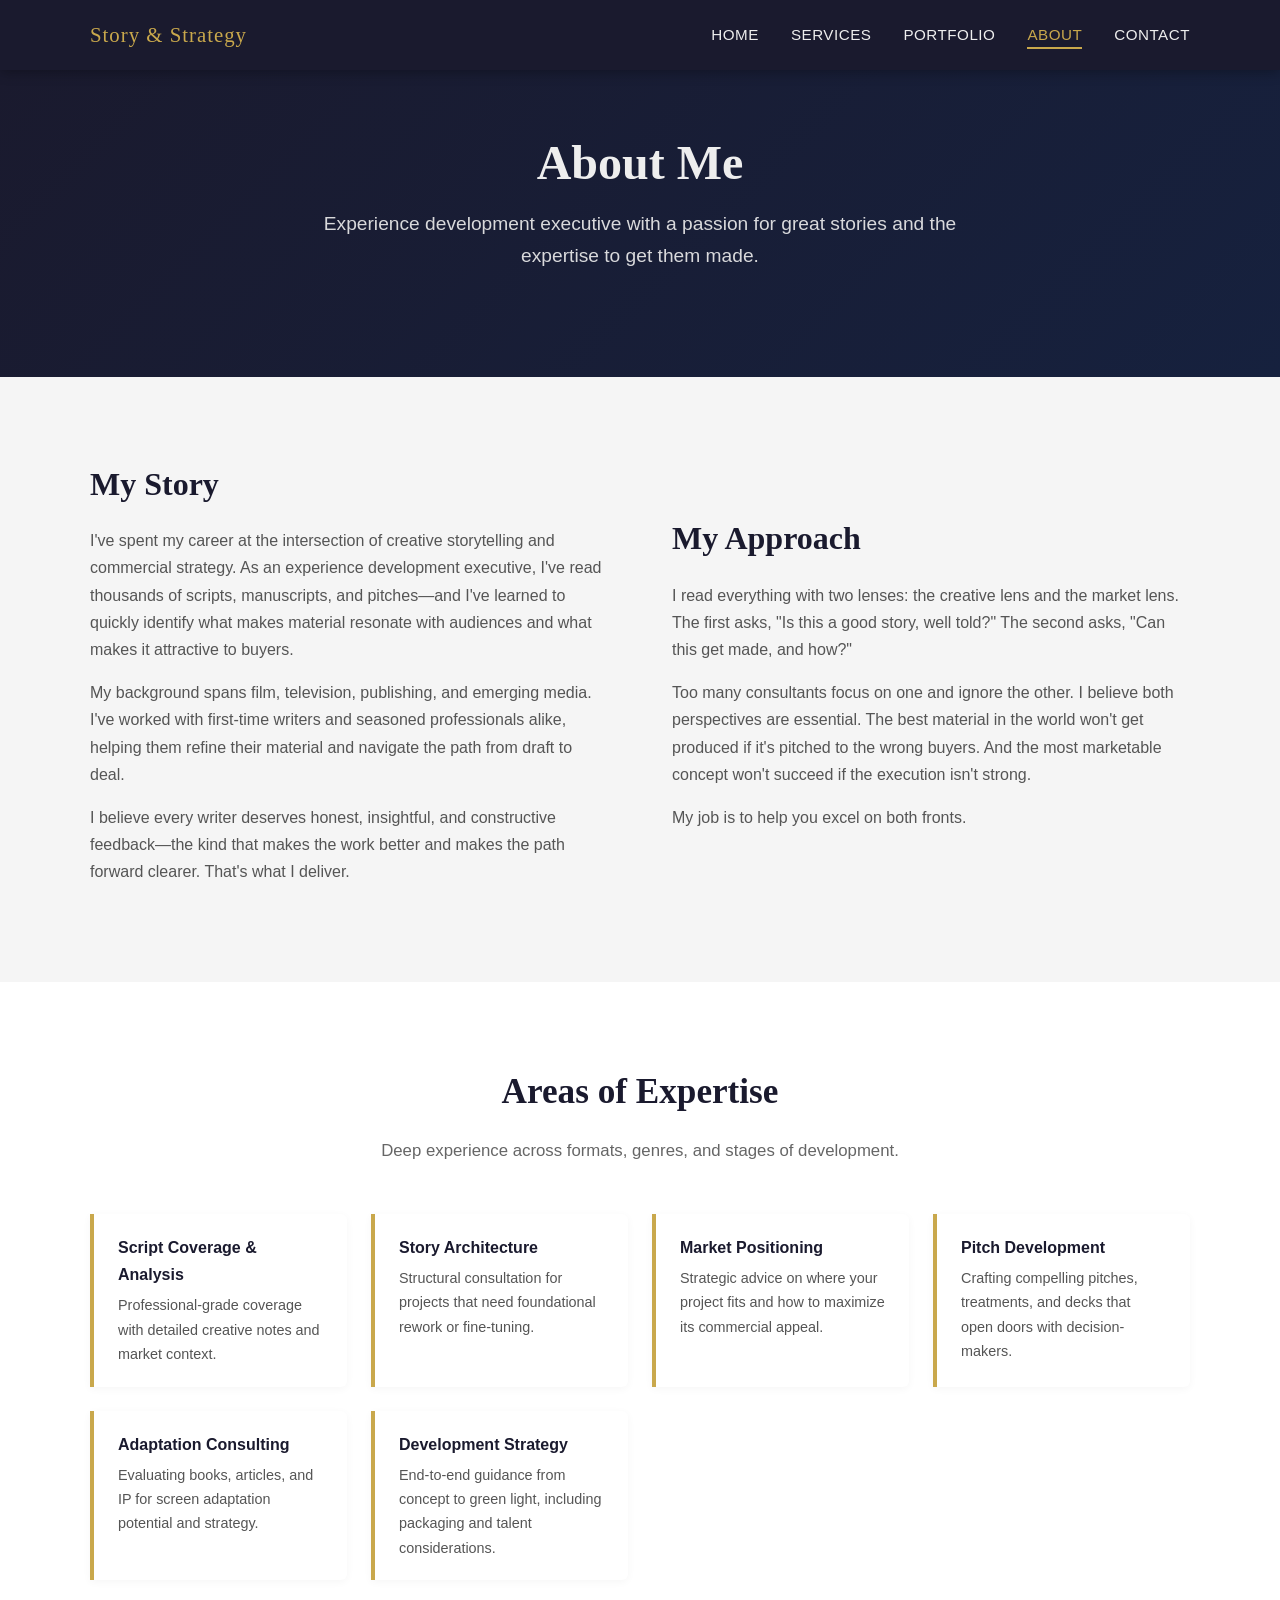
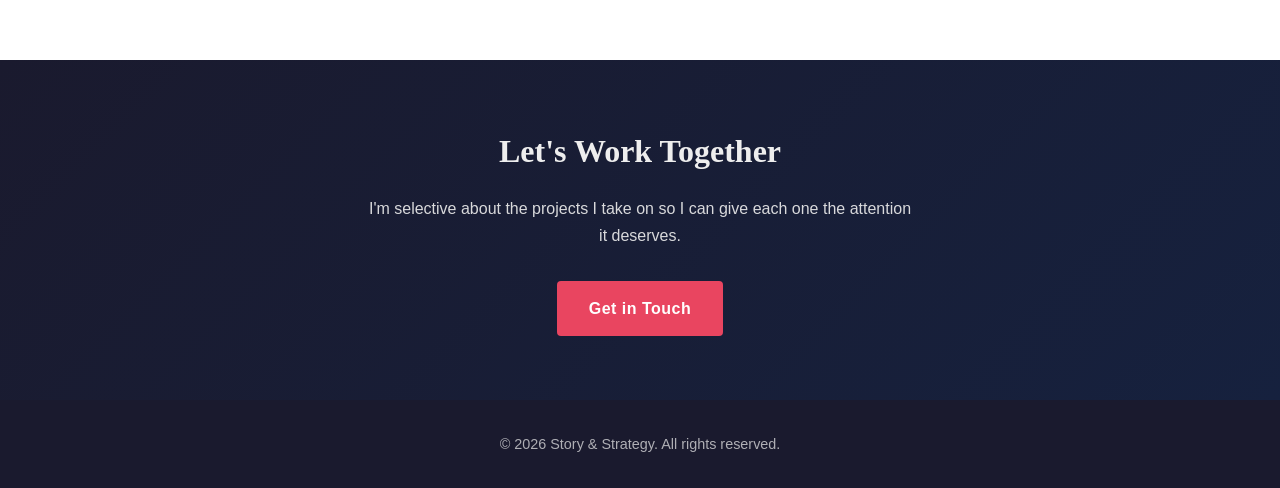
==== about.html @ 8c50506d "Create marketing website for experience development executive Build a 5-page responsive website mark" ====
<!DOCTYPE html>
<html lang="en">
<head>
    <meta charset="UTF-8">
    <meta name="viewport" content="width=device-width, initial-scale=1.0">
    <link rel="stylesheet" href="styles.css">
    <title>About | Story &amp; Strategy</title>
    <meta name="description" content="Learn about my background as an experience development executive and how I help writers and producers bring their projects to life.">
</head>
<body>
    <header>
        <div class="header-inner">
            <div class="logo">Story &amp; Strategy</div>
            <button class="nav-toggle" aria-label="Toggle navigation" onclick="document.querySelector('nav ul').classList.toggle('open')">&#9776;</button>
            <nav>
                <ul>
                    <li><a href="index.html">Home</a></li>
                    <li><a href="services.html">Services</a></li>
                    <li><a href="portfolio.html">Portfolio</a></li>
                    <li><a href="about.html" class="active">About</a></li>
                    <li><a href="contact.html">Contact</a></li>
                </ul>
            </nav>
        </div>
    </header>

    <!-- Page Hero -->
    <section class="hero" style="padding: 4rem 2rem;">
        <h1>About Me</h1>
        <p class="tagline">Experience development executive with a passion for great stories and the expertise to get them made.</p>
    </section>

    <!-- Bio -->
    <section class="about-intro">
        <div class="container two-col">
            <div class="text">
                <h2>My Story</h2>
                <p>
                    I've spent my career at the intersection of creative storytelling and commercial
                    strategy. As an experience development executive, I've read thousands of scripts,
                    manuscripts, and pitches&mdash;and I've learned to quickly identify what makes
                    material resonate with audiences and what makes it attractive to buyers.
                </p>
                <p>
                    My background spans film, television, publishing, and emerging media. I've worked
                    with first-time writers and seasoned professionals alike, helping them refine
                    their material and navigate the path from draft to deal.
                </p>
                <p>
                    I believe every writer deserves honest, insightful, and constructive feedback&mdash;the
                    kind that makes the work better and makes the path forward clearer. That's what I deliver.
                </p>
            </div>
            <div class="text">
                <h2>My Approach</h2>
                <p>
                    I read everything with two lenses: the creative lens and the market lens. The
                    first asks, "Is this a good story, well told?" The second asks, "Can this
                    get made, and how?"
                </p>
                <p>
                    Too many consultants focus on one and ignore the other. I believe both perspectives
                    are essential. The best material in the world won't get produced if it's pitched
                    to the wrong buyers. And the most marketable concept won't succeed if the execution
                    isn't strong.
                </p>
                <p>
                    My job is to help you excel on both fronts.
                </p>
            </div>
        </div>
    </section>

    <!-- Expertise -->
    <section>
        <div class="container">
            <h2 class="section-title">Areas of Expertise</h2>
            <p class="section-subtitle">Deep experience across formats, genres, and stages of development.</p>
            <div class="expertise-list">
                <div class="expertise-item">
                    <h4>Script Coverage &amp; Analysis</h4>
                    <p>Professional-grade coverage with detailed creative notes and market context.</p>
                </div>
                <div class="expertise-item">
                    <h4>Story Architecture</h4>
                    <p>Structural consultation for projects that need foundational rework or fine-tuning.</p>
                </div>
                <div class="expertise-item">
                    <h4>Market Positioning</h4>
                    <p>Strategic advice on where your project fits and how to maximize its commercial appeal.</p>
                </div>
                <div class="expertise-item">
                    <h4>Pitch Development</h4>
                    <p>Crafting compelling pitches, treatments, and decks that open doors with decision-makers.</p>
                </div>
                <div class="expertise-item">
                    <h4>Adaptation Consulting</h4>
                    <p>Evaluating books, articles, and IP for screen adaptation potential and strategy.</p>
                </div>
                <div class="expertise-item">
                    <h4>Development Strategy</h4>
                    <p>End-to-end guidance from concept to green light, including packaging and talent considerations.</p>
                </div>
            </div>
        </div>
    </section>

    <!-- CTA -->
    <section class="cta-banner">
        <h2>Let's Work Together</h2>
        <p>I'm selective about the projects I take on so I can give each one the attention it deserves.</p>
        <a href="contact.html" class="btn btn-primary">Get in Touch</a>
    </section>

    <footer>
        <p>&copy; 2026 Story &amp; Strategy. All rights reserved.</p>
    </footer>
</body>
</html>
---- styles.css ----
/* ===== Reset & Base ===== */
*, *::before, *::after {
  margin: 0;
  padding: 0;
  box-sizing: border-box;
}

:root {
  --color-primary: #1a1a2e;
  --color-secondary: #16213e;
  --color-accent: #e94560;
  --color-gold: #c9a84c;
  --color-light: #f5f5f5;
  --color-text: #333;
  --color-text-light: #eee;
  --font-heading: 'Georgia', 'Times New Roman', serif;
  --font-body: 'Segoe UI', 'Helvetica Neue', Arial, sans-serif;
  --max-width: 1100px;
  --transition: 0.3s ease;
}

html {
  scroll-behavior: smooth;
}

body {
  font-family: var(--font-body);
  color: var(--color-text);
  line-height: 1.7;
  background: #fff;
}

a {
  color: inherit;
  text-decoration: none;
}

img {
  max-width: 100%;
  display: block;
}

ul {
  list-style: none;
}

/* ===== Header / Nav ===== */
header {
  background: var(--color-primary);
  color: var(--color-text-light);
  padding: 0 2rem;
  position: sticky;
  top: 0;
  z-index: 100;
  box-shadow: 0 2px 12px rgba(0,0,0,0.3);
}

header .header-inner {
  max-width: var(--max-width);
  margin: 0 auto;
  display: flex;
  align-items: center;
  justify-content: space-between;
  height: 70px;
}

header .logo {
  font-family: var(--font-heading);
  font-size: 1.3rem;
  letter-spacing: 1px;
  color: var(--color-gold);
}

header nav ul {
  display: flex;
  gap: 2rem;
}

header nav a {
  font-size: 0.95rem;
  text-transform: uppercase;
  letter-spacing: 0.5px;
  padding: 0.25rem 0;
  border-bottom: 2px solid transparent;
  transition: border-color var(--transition), color var(--transition);
}

header nav a:hover,
header nav a.active {
  color: var(--color-gold);
  border-bottom-color: var(--color-gold);
}

/* Mobile nav toggle */
.nav-toggle {
  display: none;
  background: none;
  border: none;
  color: var(--color-text-light);
  font-size: 1.5rem;
  cursor: pointer;
}

/* ===== Hero ===== */
.hero {
  background: linear-gradient(135deg, var(--color-primary) 0%, var(--color-secondary) 100%);
  color: var(--color-text-light);
  text-align: center;
  padding: 6rem 2rem;
}

.hero h1 {
  font-family: var(--font-heading);
  font-size: 3rem;
  margin-bottom: 1rem;
  line-height: 1.2;
}

.hero h1 span {
  color: var(--color-gold);
}

.hero .tagline {
  font-size: 1.2rem;
  max-width: 650px;
  margin: 0 auto 2.5rem;
  opacity: 0.9;
}

.hero .cta-group {
  display: flex;
  gap: 1rem;
  justify-content: center;
  flex-wrap: wrap;
}

/* ===== Buttons ===== */
.btn {
  display: inline-block;
  padding: 0.85rem 2rem;
  border-radius: 4px;
  font-size: 1rem;
  font-weight: 600;
  letter-spacing: 0.5px;
  cursor: pointer;
  transition: background var(--transition), transform var(--transition);
  border: none;
}

.btn:hover {
  transform: translateY(-2px);
}

.btn-primary {
  background: var(--color-accent);
  color: #fff;
}

.btn-primary:hover {
  background: #d13350;
}

.btn-outline {
  background: transparent;
  color: var(--color-text-light);
  border: 2px solid var(--color-gold);
}

.btn-outline:hover {
  background: var(--color-gold);
  color: var(--color-primary);
}

/* ===== Sections ===== */
section {
  padding: 5rem 2rem;
}

.container {
  max-width: var(--max-width);
  margin: 0 auto;
}

.section-title {
  font-family: var(--font-heading);
  font-size: 2.2rem;
  text-align: center;
  margin-bottom: 1rem;
  color: var(--color-primary);
}

.section-subtitle {
  text-align: center;
  max-width: 600px;
  margin: 0 auto 3rem;
  color: #666;
  font-size: 1.05rem;
}

/* ===== Services Grid ===== */
.services-grid {
  display: grid;
  grid-template-columns: repeat(auto-fit, minmax(300px, 1fr));
  gap: 2rem;
}

.service-card {
  background: #fff;
  border: 1px solid #e0e0e0;
  border-radius: 8px;
  padding: 2.5rem 2rem;
  text-align: center;
  transition: box-shadow var(--transition), transform var(--transition);
}

.service-card:hover {
  box-shadow: 0 8px 30px rgba(0,0,0,0.1);
  transform: translateY(-4px);
}

.service-card .icon {
  font-size: 2.5rem;
  margin-bottom: 1rem;
}

.service-card h3 {
  font-family: var(--font-heading);
  font-size: 1.35rem;
  margin-bottom: 0.75rem;
  color: var(--color-primary);
}

.service-card p {
  color: #555;
  font-size: 0.95rem;
}

/* ===== Two-column layout ===== */
.two-col {
  display: grid;
  grid-template-columns: 1fr 1fr;
  gap: 4rem;
  align-items: center;
}

.two-col .text h2 {
  font-family: var(--font-heading);
  font-size: 2rem;
  color: var(--color-primary);
  margin-bottom: 1rem;
}

.two-col .text p {
  margin-bottom: 1rem;
  color: #555;
}

/* ===== Process Steps ===== */
.process-steps {
  display: grid;
  grid-template-columns: repeat(auto-fit, minmax(220px, 1fr));
  gap: 2rem;
  counter-reset: step;
}

.step {
  text-align: center;
  padding: 2rem 1.5rem;
}

.step::before {
  counter-increment: step;
  content: counter(step);
  display: inline-flex;
  align-items: center;
  justify-content: center;
  width: 50px;
  height: 50px;
  border-radius: 50%;
  background: var(--color-gold);
  color: var(--color-primary);
  font-size: 1.3rem;
  font-weight: 700;
  margin-bottom: 1rem;
}

.step h3 {
  font-family: var(--font-heading);
  font-size: 1.15rem;
  margin-bottom: 0.5rem;
  color: var(--color-primary);
}

.step p {
  color: #555;
  font-size: 0.9rem;
}

/* ===== Testimonials ===== */
.testimonials {
  background: var(--color-light);
}

.testimonial-grid {
  display: grid;
  grid-template-columns: repeat(auto-fit, minmax(300px, 1fr));
  gap: 2rem;
}

.testimonial {
  background: #fff;
  border-radius: 8px;
  padding: 2rem;
  box-shadow: 0 2px 12px rgba(0,0,0,0.06);
}

.testimonial blockquote {
  font-style: italic;
  color: #555;
  margin-bottom: 1rem;
  line-height: 1.6;
}

.testimonial .author {
  font-weight: 600;
  color: var(--color-primary);
}

.testimonial .role {
  font-size: 0.85rem;
  color: #888;
}

/* ===== CTA Banner ===== */
.cta-banner {
  background: linear-gradient(135deg, var(--color-primary) 0%, var(--color-secondary) 100%);
  color: var(--color-text-light);
  text-align: center;
  padding: 4rem 2rem;
}

.cta-banner h2 {
  font-family: var(--font-heading);
  font-size: 2rem;
  margin-bottom: 1rem;
}

.cta-banner p {
  max-width: 550px;
  margin: 0 auto 2rem;
  opacity: 0.9;
}

/* ===== About page ===== */
.about-intro {
  background: var(--color-light);
}

.expertise-list {
  display: grid;
  grid-template-columns: repeat(auto-fit, minmax(250px, 1fr));
  gap: 1.5rem;
  margin-top: 2rem;
}

.expertise-item {
  background: #fff;
  border-left: 4px solid var(--color-gold);
  padding: 1.25rem 1.5rem;
  border-radius: 0 6px 6px 0;
  box-shadow: 0 2px 8px rgba(0,0,0,0.04);
}

.expertise-item h4 {
  color: var(--color-primary);
  margin-bottom: 0.3rem;
}

.expertise-item p {
  color: #555;
  font-size: 0.9rem;
}

/* ===== Portfolio ===== */
.portfolio-grid {
  display: grid;
  grid-template-columns: repeat(auto-fit, minmax(320px, 1fr));
  gap: 2rem;
}

.portfolio-card {
  border: 1px solid #e0e0e0;
  border-radius: 8px;
  overflow: hidden;
  transition: box-shadow var(--transition);
}

.portfolio-card:hover {
  box-shadow: 0 8px 30px rgba(0,0,0,0.1);
}

.portfolio-card .card-body {
  padding: 1.5rem;
}

.portfolio-card .category {
  display: inline-block;
  background: var(--color-gold);
  color: var(--color-primary);
  font-size: 0.75rem;
  font-weight: 700;
  text-transform: uppercase;
  padding: 0.2rem 0.6rem;
  border-radius: 3px;
  margin-bottom: 0.5rem;
}

.portfolio-card h3 {
  font-family: var(--font-heading);
  font-size: 1.2rem;
  color: var(--color-primary);
  margin-bottom: 0.5rem;
}

.portfolio-card p {
  color: #555;
  font-size: 0.9rem;
}

/* ===== Contact ===== */
.contact-grid {
  display: grid;
  grid-template-columns: 1fr 1fr;
  gap: 3rem;
}

.contact-info h3 {
  font-family: var(--font-heading);
  font-size: 1.4rem;
  color: var(--color-primary);
  margin-bottom: 1rem;
}

.contact-info p {
  color: #555;
  margin-bottom: 1.5rem;
}

.contact-detail {
  display: flex;
  align-items: center;
  gap: 0.75rem;
  margin-bottom: 1rem;
  color: #555;
}

.contact-detail .label {
  font-weight: 600;
  color: var(--color-primary);
  min-width: 60px;
}

.contact-form {
  display: flex;
  flex-direction: column;
  gap: 1.25rem;
}

.form-group {
  display: flex;
  flex-direction: column;
}

.form-group label {
  font-weight: 600;
  margin-bottom: 0.3rem;
  color: var(--color-primary);
  font-size: 0.9rem;
}

.form-group input,
.form-group textarea,
.form-group select {
  padding: 0.75rem 1rem;
  border: 1px solid #ccc;
  border-radius: 4px;
  font-family: var(--font-body);
  font-size: 1rem;
  transition: border-color var(--transition);
}

.form-group input:focus,
.form-group textarea:focus,
.form-group select:focus {
  outline: none;
  border-color: var(--color-gold);
}

.form-group textarea {
  resize: vertical;
  min-height: 140px;
}

/* ===== Footer ===== */
footer {
  background: var(--color-primary);
  color: var(--color-text-light);
  text-align: center;
  padding: 2rem;
}

footer p {
  opacity: 0.7;
  font-size: 0.9rem;
}

/* ===== Responsive ===== */
@media (max-width: 768px) {
  .nav-toggle {
    display: block;
  }

  header nav ul {
    display: none;
    position: absolute;
    top: 70px;
    left: 0;
    right: 0;
    background: var(--color-primary);
    flex-direction: column;
    padding: 1rem 2rem;
    gap: 1rem;
    border-top: 1px solid rgba(255,255,255,0.1);
  }

  header nav ul.open {
    display: flex;
  }

  .hero h1 {
    font-size: 2rem;
  }

  .two-col {
    grid-template-columns: 1fr;
    gap: 2rem;
  }

  .contact-grid {
    grid-template-columns: 1fr;
  }
}
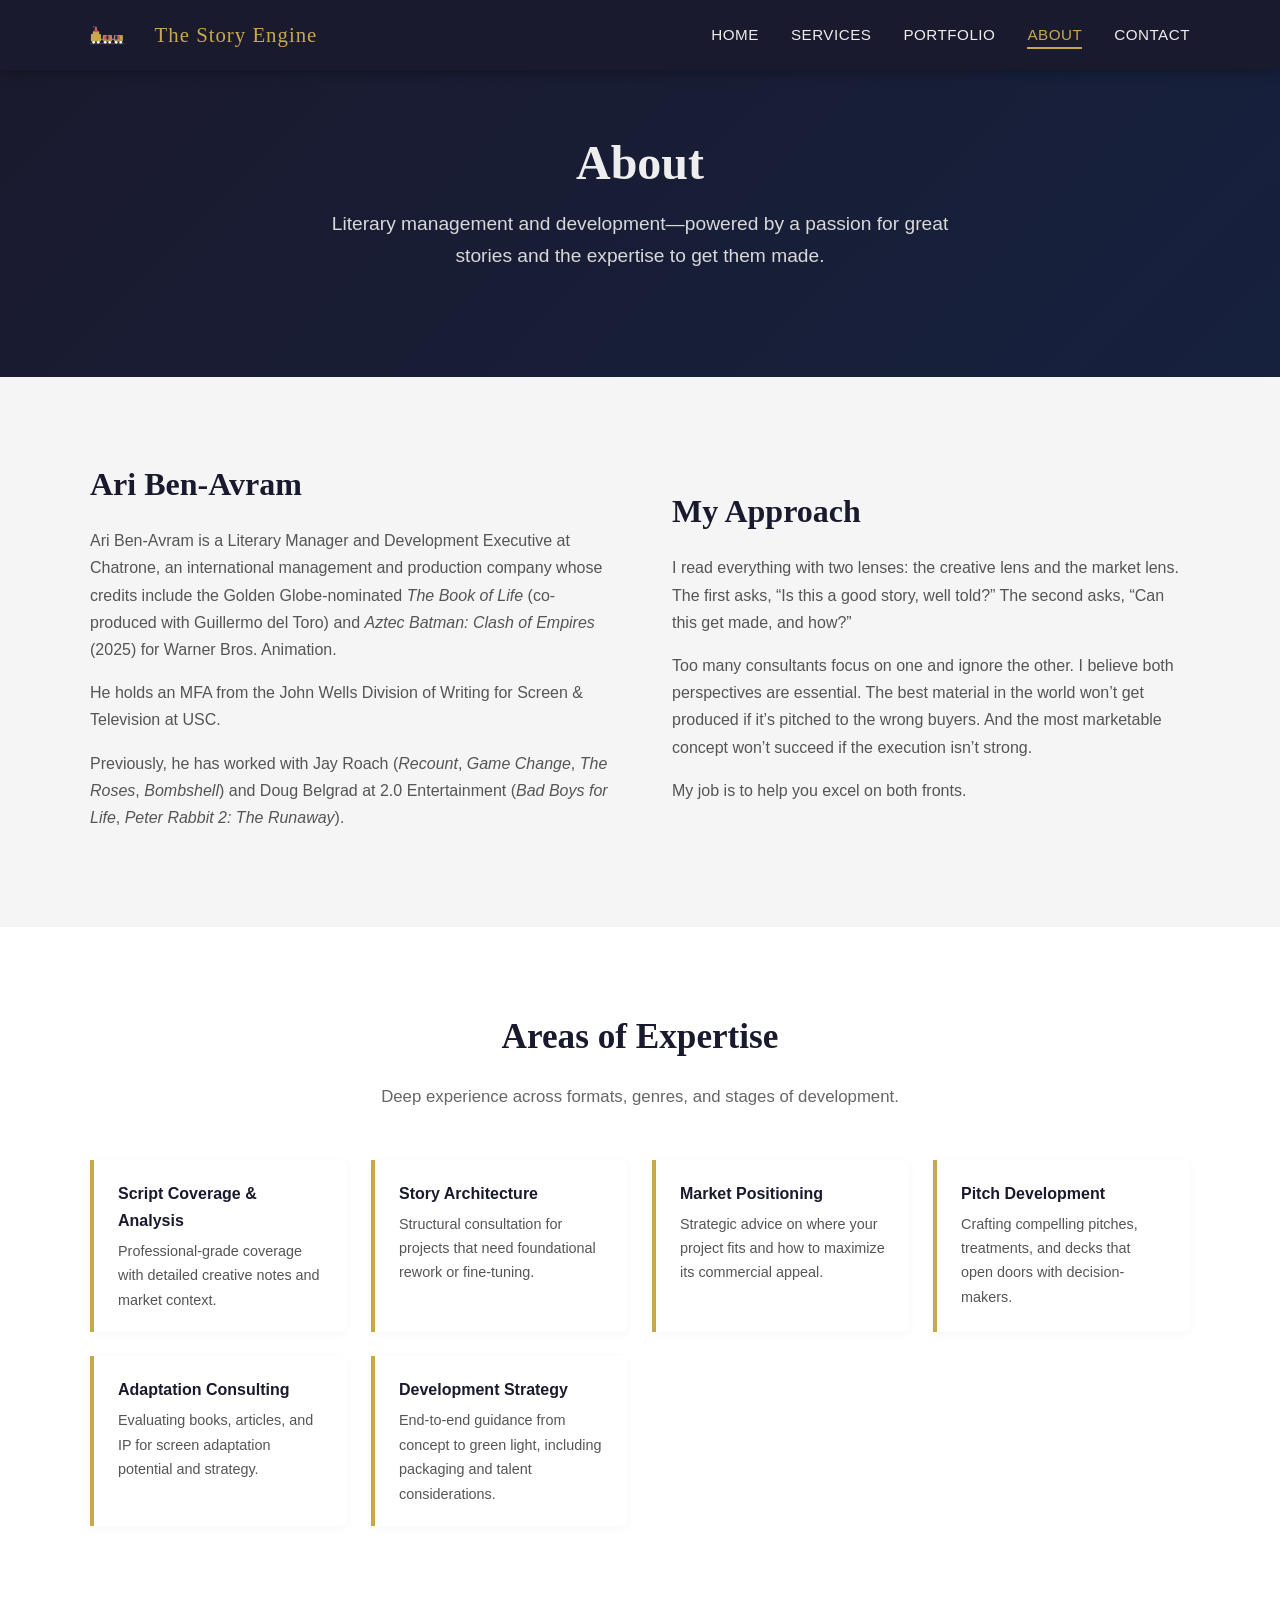
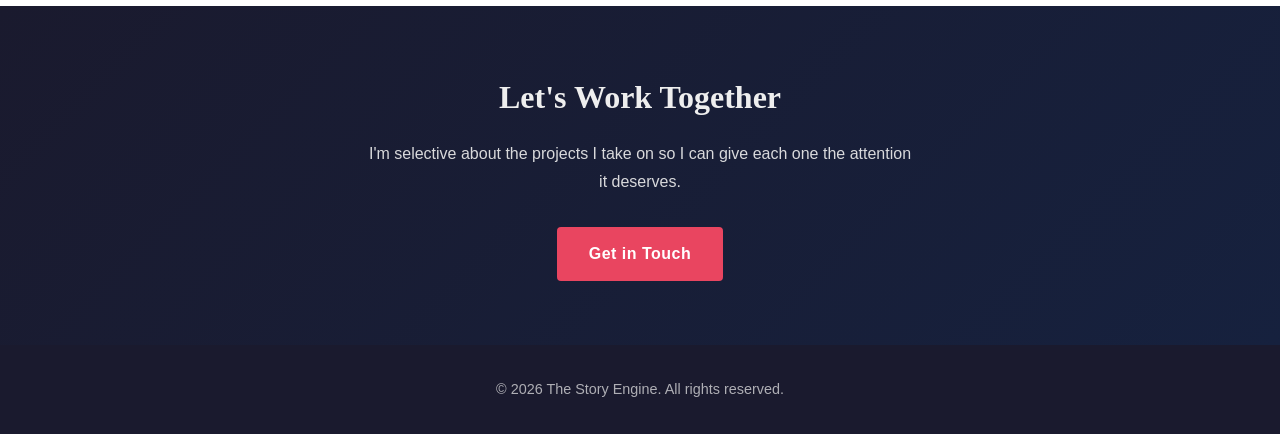
==== commit d4c77551: "Rebrand to The Story Engine with train logo and Ari Ben-Avram bio - Rename from 'Story & Strategy' t" ====
--- a/about.html
+++ b/about.html
@@ -4,13 +4,39 @@
     <meta charset="UTF-8">
     <meta name="viewport" content="width=device-width, initial-scale=1.0">
     <link rel="stylesheet" href="styles.css">
-    <title>About | Story &amp; Strategy</title>
-    <meta name="description" content="Learn about my background as an experience development executive and how I help writers and producers bring their projects to life.">
+    <title>About | The Story Engine</title>
+    <meta name="description" content="Ari Ben-Avram is a Literary Manager and Development Executive at Chatrone. Learn about The Story Engine.">
 </head>
 <body>
     <header>
         <div class="header-inner">
-            <div class="logo">Story &amp; Strategy</div>
+            <div class="logo">
+                <svg class="logo-icon" viewBox="0 0 120 40" xmlns="http://www.w3.org/2000/svg">
+                    <rect x="2" y="18" width="22" height="16" rx="2" fill="#c9a84c"/>
+                    <rect x="6" y="12" width="14" height="8" rx="1" fill="#c9a84c"/>
+                    <rect x="10" y="6" width="6" height="8" rx="1" fill="#e94560"/>
+                    <circle cx="8" cy="36" r="3" fill="#fff"/>
+                    <circle cx="18" cy="36" r="3" fill="#fff"/>
+                    <rect x="24" y="28" width="4" height="3" fill="#888"/>
+                    <rect x="28" y="20" width="20" height="14" rx="2" fill="#c9a84c" opacity="0.85"/>
+                    <rect x="31" y="22" width="4" height="8" rx="0.5" fill="#e94560"/>
+                    <rect x="36" y="21" width="4" height="9" rx="0.5" fill="#1a1a2e"/>
+                    <rect x="41" y="23" width="4" height="7" rx="0.5" fill="#e94560" opacity="0.7"/>
+                    <circle cx="33" cy="36" r="3" fill="#fff"/>
+                    <circle cx="43" cy="36" r="3" fill="#fff"/>
+                    <rect x="48" y="28" width="4" height="3" fill="#888"/>
+                    <rect x="52" y="20" width="20" height="14" rx="2" fill="#c9a84c" opacity="0.85"/>
+                    <rect x="55" y="21" width="5" height="9" rx="0.5" fill="#16213e"/>
+                    <rect x="61" y="22" width="4" height="8" rx="0.5" fill="#e94560" opacity="0.8"/>
+                    <rect x="66" y="21" width="3" height="9" rx="0.5" fill="#c9a84c"/>
+                    <circle cx="57" cy="36" r="3" fill="#fff"/>
+                    <circle cx="67" cy="36" r="3" fill="#fff"/>
+                    <circle cx="13" cy="4" r="2.5" fill="#fff" opacity="0.4"/>
+                    <circle cx="8" cy="2" r="2" fill="#fff" opacity="0.25"/>
+                    <line x1="0" y1="39" x2="75" y2="39" stroke="#888" stroke-width="1"/>
+                </svg>
+                <span class="logo-text">The Story Engine</span>
+            </div>
             <button class="nav-toggle" aria-label="Toggle navigation" onclick="document.querySelector('nav ul').classList.toggle('open')">&#9776;</button>
             <nav>
                 <ul>
@@ -26,43 +52,42 @@
 
     <!-- Page Hero -->
     <section class="hero" style="padding: 4rem 2rem;">
-        <h1>About Me</h1>
-        <p class="tagline">Experience development executive with a passion for great stories and the expertise to get them made.</p>
+        <h1>About</h1>
+        <p class="tagline">Literary management and development&mdash;powered by a passion for great stories and the expertise to get them made.</p>
     </section>
 
     <!-- Bio -->
     <section class="about-intro">
         <div class="container two-col">
             <div class="text">
-                <h2>My Story</h2>
+                <h2>Ari Ben-Avram</h2>
                 <p>
-                    I've spent my career at the intersection of creative storytelling and commercial
-                    strategy. As an experience development executive, I've read thousands of scripts,
-                    manuscripts, and pitches&mdash;and I've learned to quickly identify what makes
-                    material resonate with audiences and what makes it attractive to buyers.
+                    Ari Ben-Avram is a Literary Manager and Development Executive at Chatrone,
+                    an international management and production company whose credits include the
+                    Golden Globe-nominated <em>The Book of Life</em> (co-produced with Guillermo
+                    del Toro) and <em>Aztec Batman: Clash of Empires</em> (2025) for Warner Bros. Animation.
                 </p>
                 <p>
-                    My background spans film, television, publishing, and emerging media. I've worked
-                    with first-time writers and seasoned professionals alike, helping them refine
-                    their material and navigate the path from draft to deal.
+                    He holds an MFA from the John Wells Division of Writing for Screen &amp; Television at USC.
                 </p>
                 <p>
-                    I believe every writer deserves honest, insightful, and constructive feedback&mdash;the
-                    kind that makes the work better and makes the path forward clearer. That's what I deliver.
+                    Previously, he has worked with Jay Roach (<em>Recount</em>, <em>Game Change</em>,
+                    <em>The Roses</em>, <em>Bombshell</em>) and Doug Belgrad at 2.0 Entertainment
+                    (<em>Bad Boys for Life</em>, <em>Peter Rabbit 2: The Runaway</em>).
                 </p>
             </div>
             <div class="text">
                 <h2>My Approach</h2>
                 <p>
                     I read everything with two lenses: the creative lens and the market lens. The
-                    first asks, "Is this a good story, well told?" The second asks, "Can this
-                    get made, and how?"
+                    first asks, &ldquo;Is this a good story, well told?&rdquo; The second asks, &ldquo;Can this
+                    get made, and how?&rdquo;
                 </p>
                 <p>
                     Too many consultants focus on one and ignore the other. I believe both perspectives
-                    are essential. The best material in the world won't get produced if it's pitched
-                    to the wrong buyers. And the most marketable concept won't succeed if the execution
-                    isn't strong.
+                    are essential. The best material in the world won&rsquo;t get produced if it&rsquo;s pitched
+                    to the wrong buyers. And the most marketable concept won&rsquo;t succeed if the execution
+                    isn&rsquo;t strong.
                 </p>
                 <p>
                     My job is to help you excel on both fronts.
@@ -113,7 +138,7 @@
     </section>
 
     <footer>
-        <p>&copy; 2026 Story &amp; Strategy. All rights reserved.</p>
+        <p>&copy; 2026 The Story Engine. All rights reserved.</p>
     </footer>
 </body>
 </html>
--- a/styles.css
+++ b/styles.css
@@ -69,6 +69,19 @@
   font-size: 1.3rem;
   letter-spacing: 1px;
   color: var(--color-gold);
+  display: flex;
+  align-items: center;
+  gap: 0.6rem;
+}
+
+header .logo .logo-icon {
+  width: 55px;
+  height: 20px;
+  flex-shrink: 0;
+}
+
+header .logo .logo-text {
+  white-space: nowrap;
 }
 
 header nav ul {
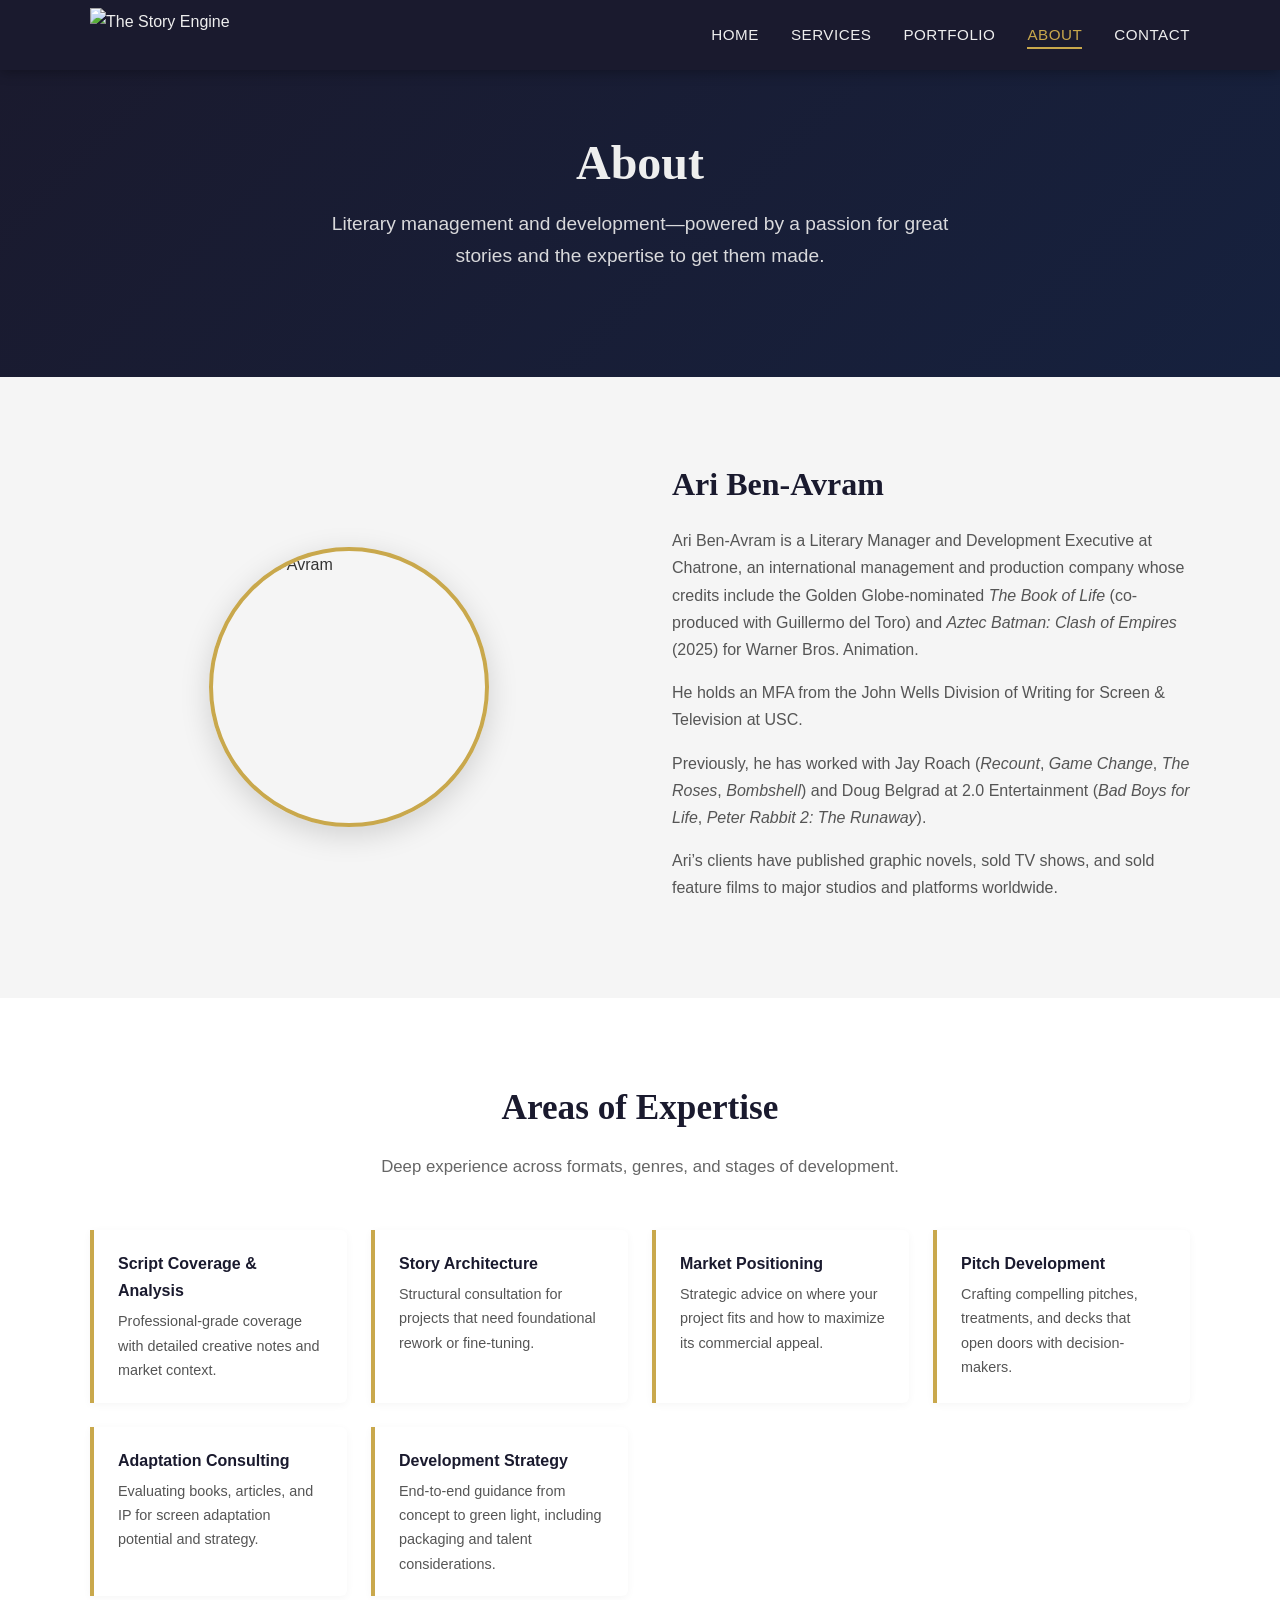
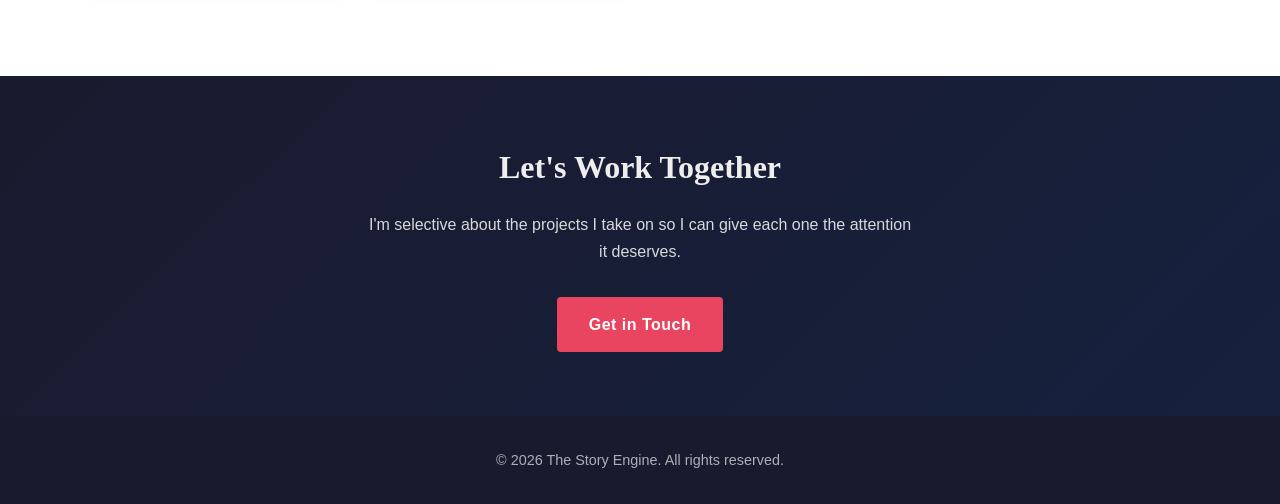
==== commit 7324df86: "Use image logo, add Ari's headshot, rolling client banner - Replace inline SVG logo with images/logo" ====
--- a/about.html
+++ b/about.html
@@ -11,31 +11,9 @@
     <header>
         <div class="header-inner">
             <div class="logo">
-                <svg class="logo-icon" viewBox="0 0 120 40" xmlns="http://www.w3.org/2000/svg">
-                    <rect x="2" y="18" width="22" height="16" rx="2" fill="#c9a84c"/>
-                    <rect x="6" y="12" width="14" height="8" rx="1" fill="#c9a84c"/>
-                    <rect x="10" y="6" width="6" height="8" rx="1" fill="#e94560"/>
-                    <circle cx="8" cy="36" r="3" fill="#fff"/>
-                    <circle cx="18" cy="36" r="3" fill="#fff"/>
-                    <rect x="24" y="28" width="4" height="3" fill="#888"/>
-                    <rect x="28" y="20" width="20" height="14" rx="2" fill="#c9a84c" opacity="0.85"/>
-                    <rect x="31" y="22" width="4" height="8" rx="0.5" fill="#e94560"/>
-                    <rect x="36" y="21" width="4" height="9" rx="0.5" fill="#1a1a2e"/>
-                    <rect x="41" y="23" width="4" height="7" rx="0.5" fill="#e94560" opacity="0.7"/>
-                    <circle cx="33" cy="36" r="3" fill="#fff"/>
-                    <circle cx="43" cy="36" r="3" fill="#fff"/>
-                    <rect x="48" y="28" width="4" height="3" fill="#888"/>
-                    <rect x="52" y="20" width="20" height="14" rx="2" fill="#c9a84c" opacity="0.85"/>
-                    <rect x="55" y="21" width="5" height="9" rx="0.5" fill="#16213e"/>
-                    <rect x="61" y="22" width="4" height="8" rx="0.5" fill="#e94560" opacity="0.8"/>
-                    <rect x="66" y="21" width="3" height="9" rx="0.5" fill="#c9a84c"/>
-                    <circle cx="57" cy="36" r="3" fill="#fff"/>
-                    <circle cx="67" cy="36" r="3" fill="#fff"/>
-                    <circle cx="13" cy="4" r="2.5" fill="#fff" opacity="0.4"/>
-                    <circle cx="8" cy="2" r="2" fill="#fff" opacity="0.25"/>
-                    <line x1="0" y1="39" x2="75" y2="39" stroke="#888" stroke-width="1"/>
-                </svg>
-                <span class="logo-text">The Story Engine</span>
+                <a href="index.html">
+                    <img src="images/logo.png" alt="The Story Engine" class="logo-img">
+                </a>
             </div>
             <button class="nav-toggle" aria-label="Toggle navigation" onclick="document.querySelector('nav ul').classList.toggle('open')">&#9776;</button>
             <nav>
@@ -59,6 +37,9 @@
     <!-- Bio -->
     <section class="about-intro">
         <div class="container two-col">
+            <div class="about-photo-col">
+                <img src="images/ari.jpg" alt="Ari Ben-Avram" class="about-headshot">
+            </div>
             <div class="text">
                 <h2>Ari Ben-Avram</h2>
                 <p>
@@ -75,22 +56,9 @@
                     <em>The Roses</em>, <em>Bombshell</em>) and Doug Belgrad at 2.0 Entertainment
                     (<em>Bad Boys for Life</em>, <em>Peter Rabbit 2: The Runaway</em>).
                 </p>
-            </div>
-            <div class="text">
-                <h2>My Approach</h2>
                 <p>
-                    I read everything with two lenses: the creative lens and the market lens. The
-                    first asks, &ldquo;Is this a good story, well told?&rdquo; The second asks, &ldquo;Can this
-                    get made, and how?&rdquo;
-                </p>
-                <p>
-                    Too many consultants focus on one and ignore the other. I believe both perspectives
-                    are essential. The best material in the world won&rsquo;t get produced if it&rsquo;s pitched
-                    to the wrong buyers. And the most marketable concept won&rsquo;t succeed if the execution
-                    isn&rsquo;t strong.
-                </p>
-                <p>
-                    My job is to help you excel on both fronts.
+                    Ari&rsquo;s clients have published graphic novels, sold TV shows, and sold feature films
+                    to major studios and platforms worldwide.
                 </p>
             </div>
         </div>
--- a/styles.css
+++ b/styles.css
@@ -65,23 +65,13 @@
 }
 
 header .logo {
-  font-family: var(--font-heading);
-  font-size: 1.3rem;
-  letter-spacing: 1px;
-  color: var(--color-gold);
   display: flex;
   align-items: center;
-  gap: 0.6rem;
-}
-
-header .logo .logo-icon {
-  width: 55px;
-  height: 20px;
-  flex-shrink: 0;
-}
-
-header .logo .logo-text {
-  white-space: nowrap;
+}
+
+header .logo .logo-img {
+  height: 55px;
+  width: auto;
 }
 
 header nav ul {
@@ -514,6 +504,92 @@
   min-height: 140px;
 }
 
+/* ===== About Headshot ===== */
+.about-photo-col {
+  display: flex;
+  align-items: center;
+  justify-content: center;
+}
+
+.about-headshot {
+  width: 280px;
+  height: 280px;
+  border-radius: 50%;
+  object-fit: cover;
+  border: 4px solid var(--color-gold);
+  box-shadow: 0 8px 30px rgba(0,0,0,0.15);
+}
+
+/* ===== Client Rolling Banner ===== */
+.client-banner {
+  background: var(--color-light);
+  padding: 3rem 2rem;
+  overflow: hidden;
+}
+
+.client-banner .section-title {
+  font-size: 1.4rem;
+  margin-bottom: 2rem;
+  color: #888;
+  text-transform: uppercase;
+  letter-spacing: 2px;
+  font-family: var(--font-body);
+  font-weight: 400;
+}
+
+.marquee-wrapper {
+  overflow: hidden;
+  width: 100%;
+  position: relative;
+}
+
+.marquee-wrapper::before,
+.marquee-wrapper::after {
+  content: '';
+  position: absolute;
+  top: 0;
+  bottom: 0;
+  width: 80px;
+  z-index: 2;
+  pointer-events: none;
+}
+
+.marquee-wrapper::before {
+  left: 0;
+  background: linear-gradient(to right, var(--color-light), transparent);
+}
+
+.marquee-wrapper::after {
+  right: 0;
+  background: linear-gradient(to left, var(--color-light), transparent);
+}
+
+.marquee-track {
+  display: flex;
+  gap: 3rem;
+  animation: marquee-scroll 30s linear infinite;
+  width: max-content;
+}
+
+.marquee-item {
+  font-family: var(--font-heading);
+  font-size: 1.5rem;
+  font-weight: 700;
+  color: var(--color-primary);
+  opacity: 0.6;
+  white-space: nowrap;
+  letter-spacing: 1px;
+}
+
+@keyframes marquee-scroll {
+  0% {
+    transform: translateX(0);
+  }
+  100% {
+    transform: translateX(-50%);
+  }
+}
+
 /* ===== Footer ===== */
 footer {
   background: var(--color-primary);
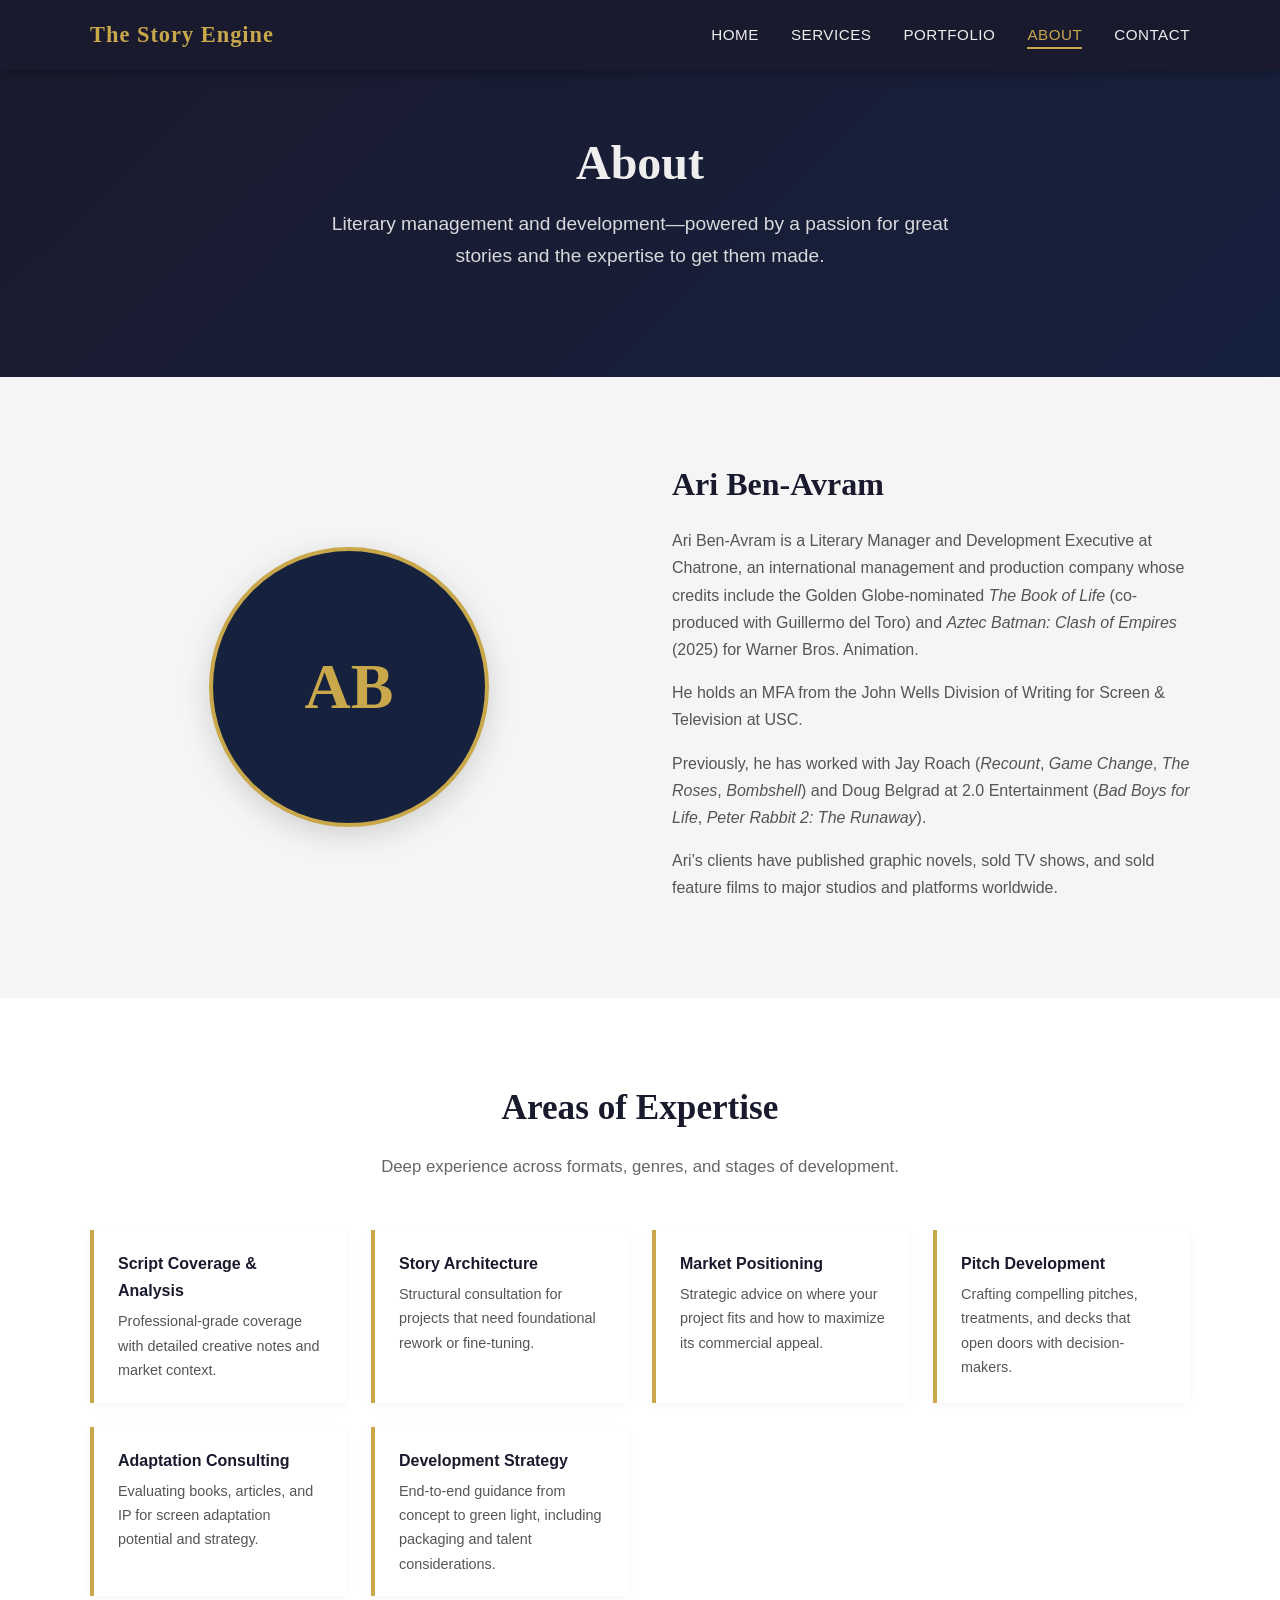
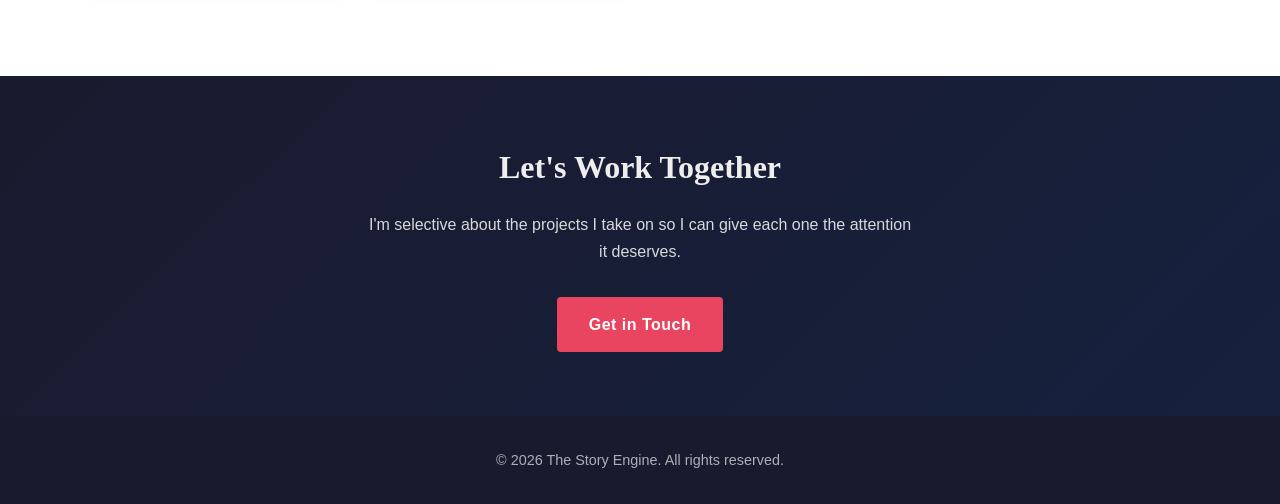
==== commit fc98d00e: "Replace image references with styled text placeholders Use text-based logo and initials placeholder " ====
--- a/about.html
+++ b/about.html
@@ -12,7 +12,7 @@
         <div class="header-inner">
             <div class="logo">
                 <a href="index.html">
-                    <img src="images/logo.png" alt="The Story Engine" class="logo-img">
+                    <span class="logo-text">The Story Engine</span>
                 </a>
             </div>
             <button class="nav-toggle" aria-label="Toggle navigation" onclick="document.querySelector('nav ul').classList.toggle('open')">&#9776;</button>
@@ -38,7 +38,7 @@
     <section class="about-intro">
         <div class="container two-col">
             <div class="about-photo-col">
-                <img src="images/ari.jpg" alt="Ari Ben-Avram" class="about-headshot">
+                <div class="about-headshot-placeholder">AB</div>
             </div>
             <div class="text">
                 <h2>Ari Ben-Avram</h2>
--- a/styles.css
+++ b/styles.css
@@ -74,6 +74,15 @@
   width: auto;
 }
 
+header .logo .logo-text {
+  font-family: var(--font-heading);
+  font-size: 1.4rem;
+  font-weight: 700;
+  color: var(--color-gold);
+  letter-spacing: 1px;
+  white-space: nowrap;
+}
+
 header nav ul {
   display: flex;
   gap: 2rem;
@@ -520,6 +529,22 @@
   box-shadow: 0 8px 30px rgba(0,0,0,0.15);
 }
 
+.about-headshot-placeholder {
+  width: 280px;
+  height: 280px;
+  border-radius: 50%;
+  border: 4px solid var(--color-gold);
+  box-shadow: 0 8px 30px rgba(0,0,0,0.15);
+  background: var(--color-secondary);
+  color: var(--color-gold);
+  display: flex;
+  align-items: center;
+  justify-content: center;
+  font-family: var(--font-heading);
+  font-size: 4rem;
+  font-weight: 700;
+}
+
 /* ===== Client Rolling Banner ===== */
 .client-banner {
   background: var(--color-light);
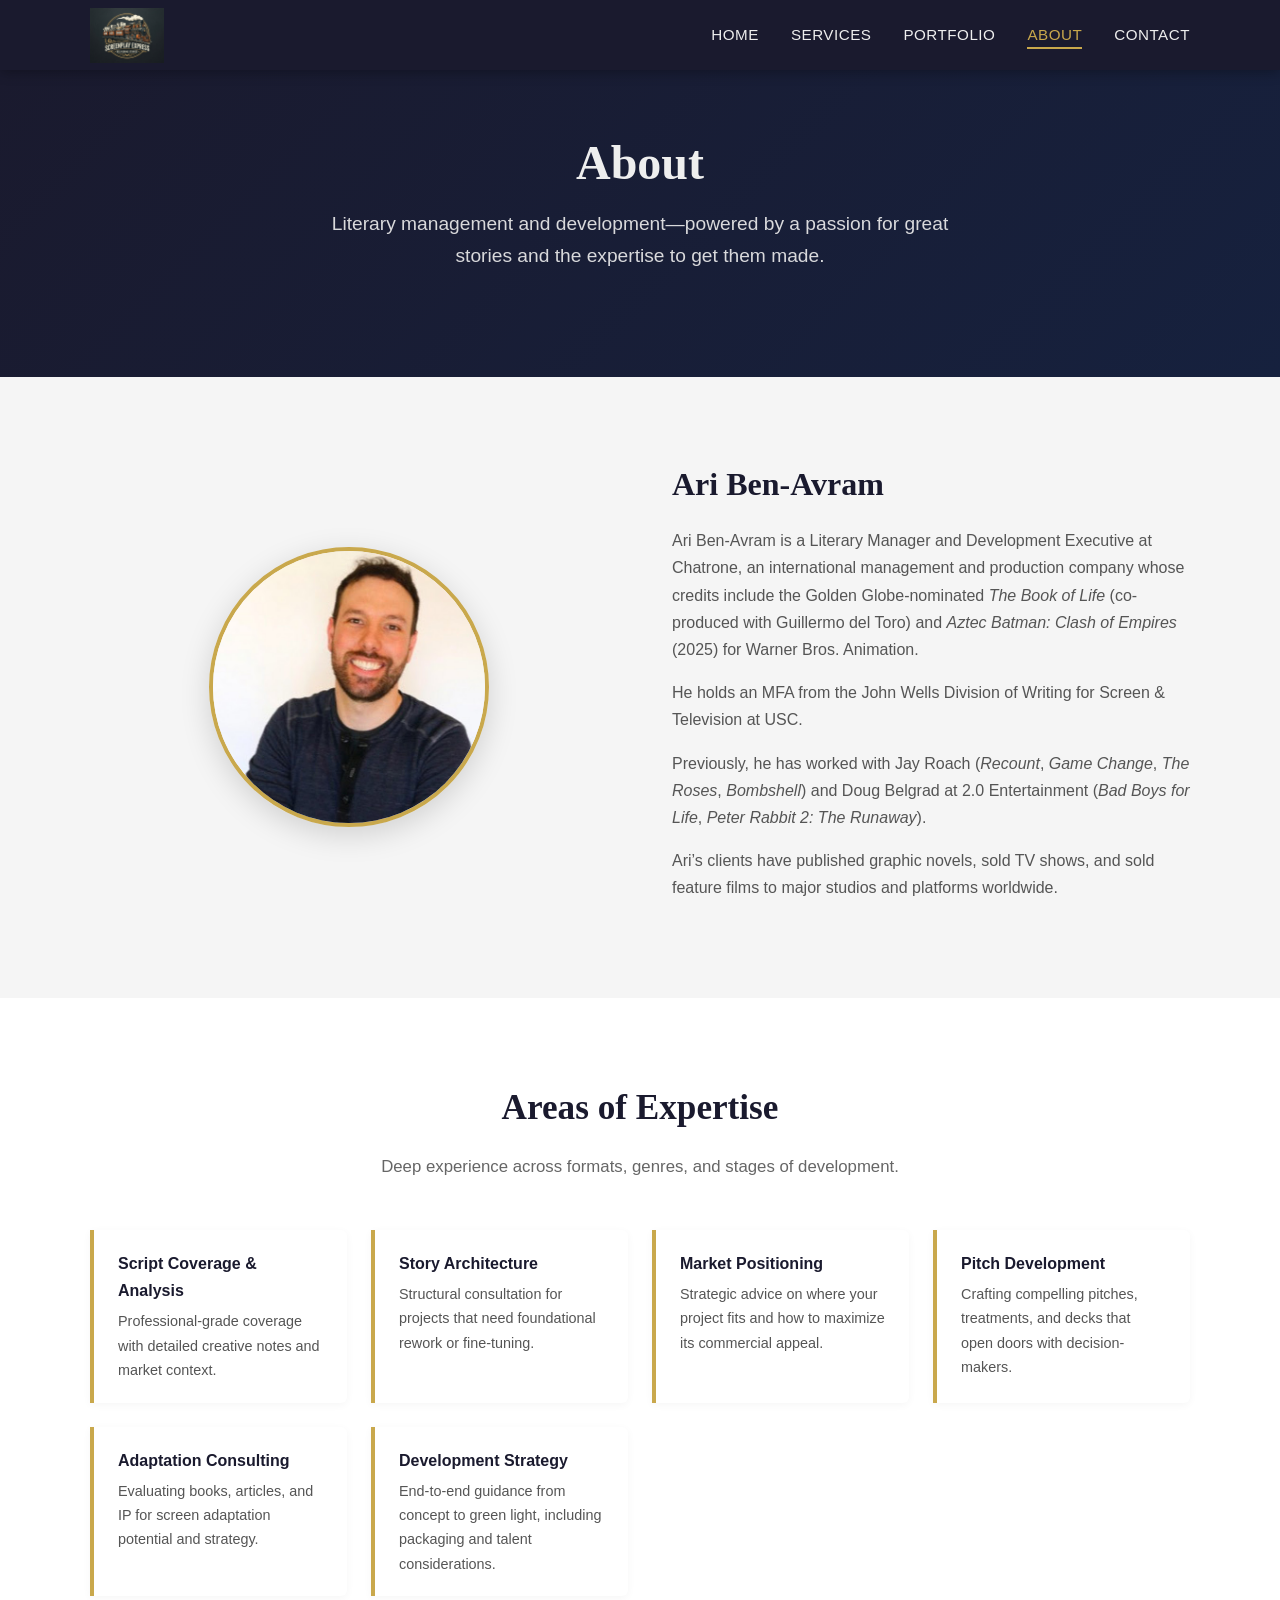
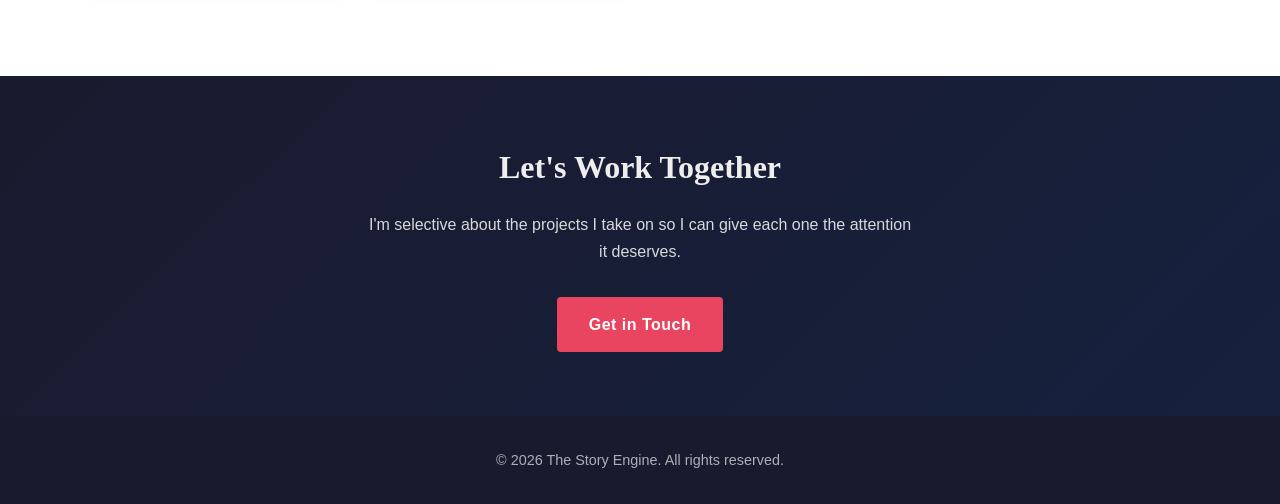
==== commit df0d64d2: "Add logo and headshot images, restore img tags Retrieved uploaded images from main branch and placed" ====
--- a/about.html
+++ b/about.html
@@ -12,7 +12,7 @@
         <div class="header-inner">
             <div class="logo">
                 <a href="index.html">
-                    <span class="logo-text">The Story Engine</span>
+                    <img src="images/logo.png" alt="The Story Engine" class="logo-img">
                 </a>
             </div>
             <button class="nav-toggle" aria-label="Toggle navigation" onclick="document.querySelector('nav ul').classList.toggle('open')">&#9776;</button>
@@ -38,7 +38,7 @@
     <section class="about-intro">
         <div class="container two-col">
             <div class="about-photo-col">
-                <div class="about-headshot-placeholder">AB</div>
+                <img src="images/ari.jpg" alt="Ari Ben-Avram" class="about-headshot">
             </div>
             <div class="text">
                 <h2>Ari Ben-Avram</h2>
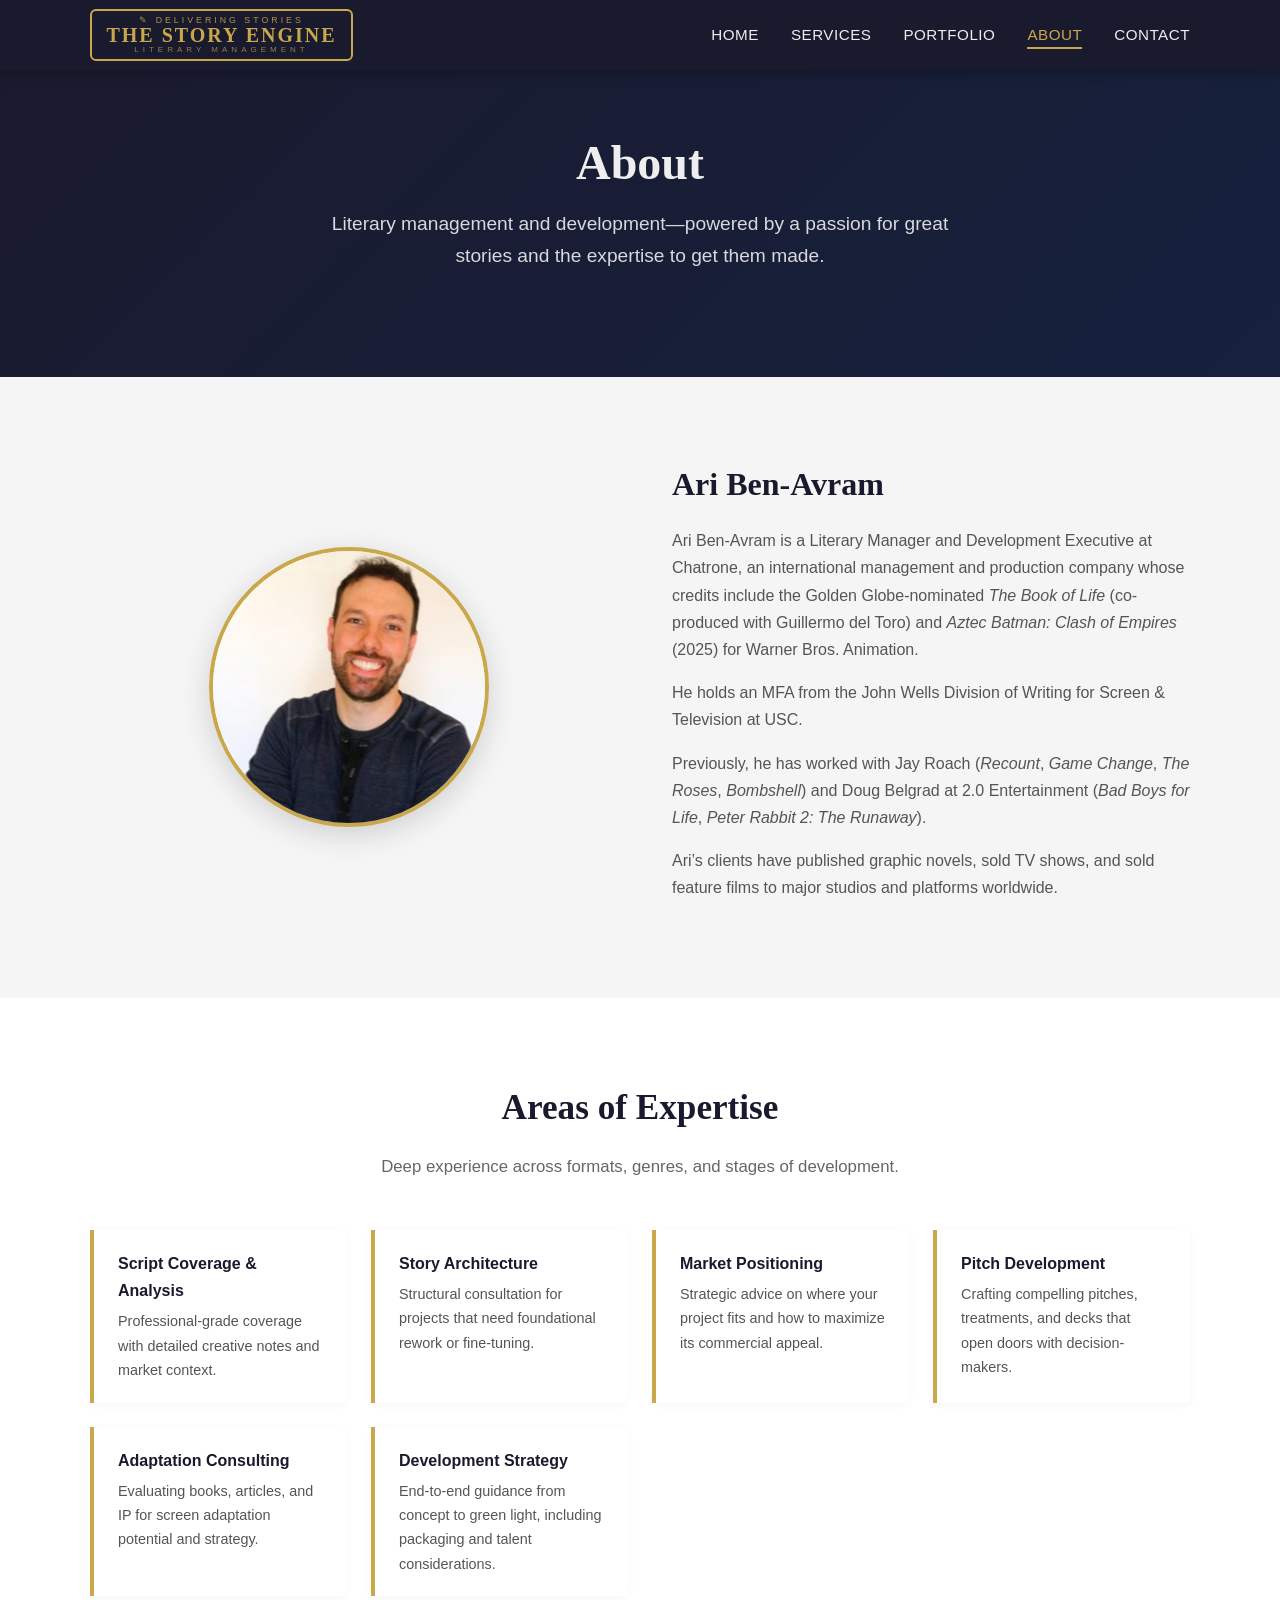
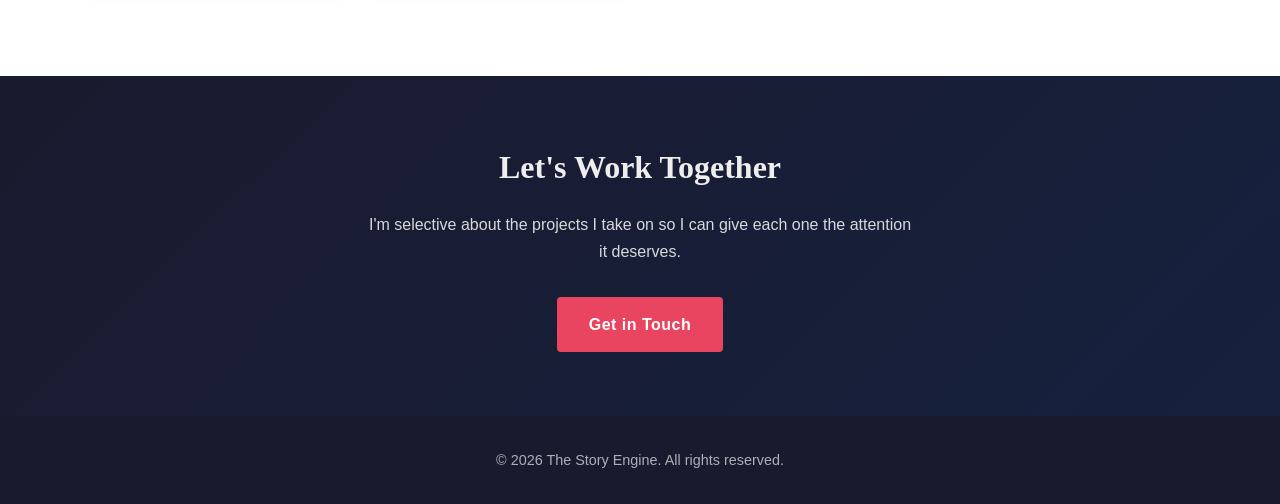
==== commit 5e0e70e2: "Replace Screenplay Express logo with styled Story Engine text logo CSS-based vintage badge logo with" ====
--- a/about.html
+++ b/about.html
@@ -12,7 +12,13 @@
         <div class="header-inner">
             <div class="logo">
                 <a href="index.html">
-                    <img src="images/logo.png" alt="The Story Engine" class="logo-img">
+                    <span class="logo-badge">
+                        <span class="logo-mark">
+                            <span class="logo-top">&#9998; Delivering Stories</span>
+                            <span class="logo-main">The Story Engine</span>
+                            <span class="logo-bottom">Literary Management</span>
+                        </span>
+                    </span>
                 </a>
             </div>
             <button class="nav-toggle" aria-label="Toggle navigation" onclick="document.querySelector('nav ul').classList.toggle('open')">&#9776;</button>
--- a/styles.css
+++ b/styles.css
@@ -74,13 +74,56 @@
   width: auto;
 }
 
-header .logo .logo-text {
-  font-family: var(--font-heading);
-  font-size: 1.4rem;
+.logo-badge {
+  display: flex;
+  align-items: center;
+  gap: 0;
+  text-decoration: none;
+}
+
+.logo-badge .logo-icon {
+  font-size: 1.6rem;
+  margin-right: 0.5rem;
+}
+
+.logo-badge .logo-mark {
+  display: flex;
+  flex-direction: column;
+  align-items: center;
+  line-height: 1;
+  border: 2px solid var(--color-gold);
+  border-radius: 6px;
+  padding: 0.3rem 0.9rem;
+  position: relative;
+}
+
+.logo-badge .logo-top {
+  font-family: var(--font-body);
+  font-size: 0.55rem;
+  text-transform: uppercase;
+  letter-spacing: 3px;
+  color: var(--color-gold);
+  opacity: 0.85;
+}
+
+.logo-badge .logo-main {
+  font-family: var(--font-heading);
+  font-size: 1.25rem;
   font-weight: 700;
   color: var(--color-gold);
-  letter-spacing: 1px;
+  letter-spacing: 2px;
+  text-transform: uppercase;
   white-space: nowrap;
+}
+
+.logo-badge .logo-bottom {
+  font-family: var(--font-body);
+  font-size: 0.5rem;
+  text-transform: uppercase;
+  letter-spacing: 4px;
+  color: var(--color-gold);
+  opacity: 0.7;
+  margin-top: 1px;
 }
 
 header nav ul {
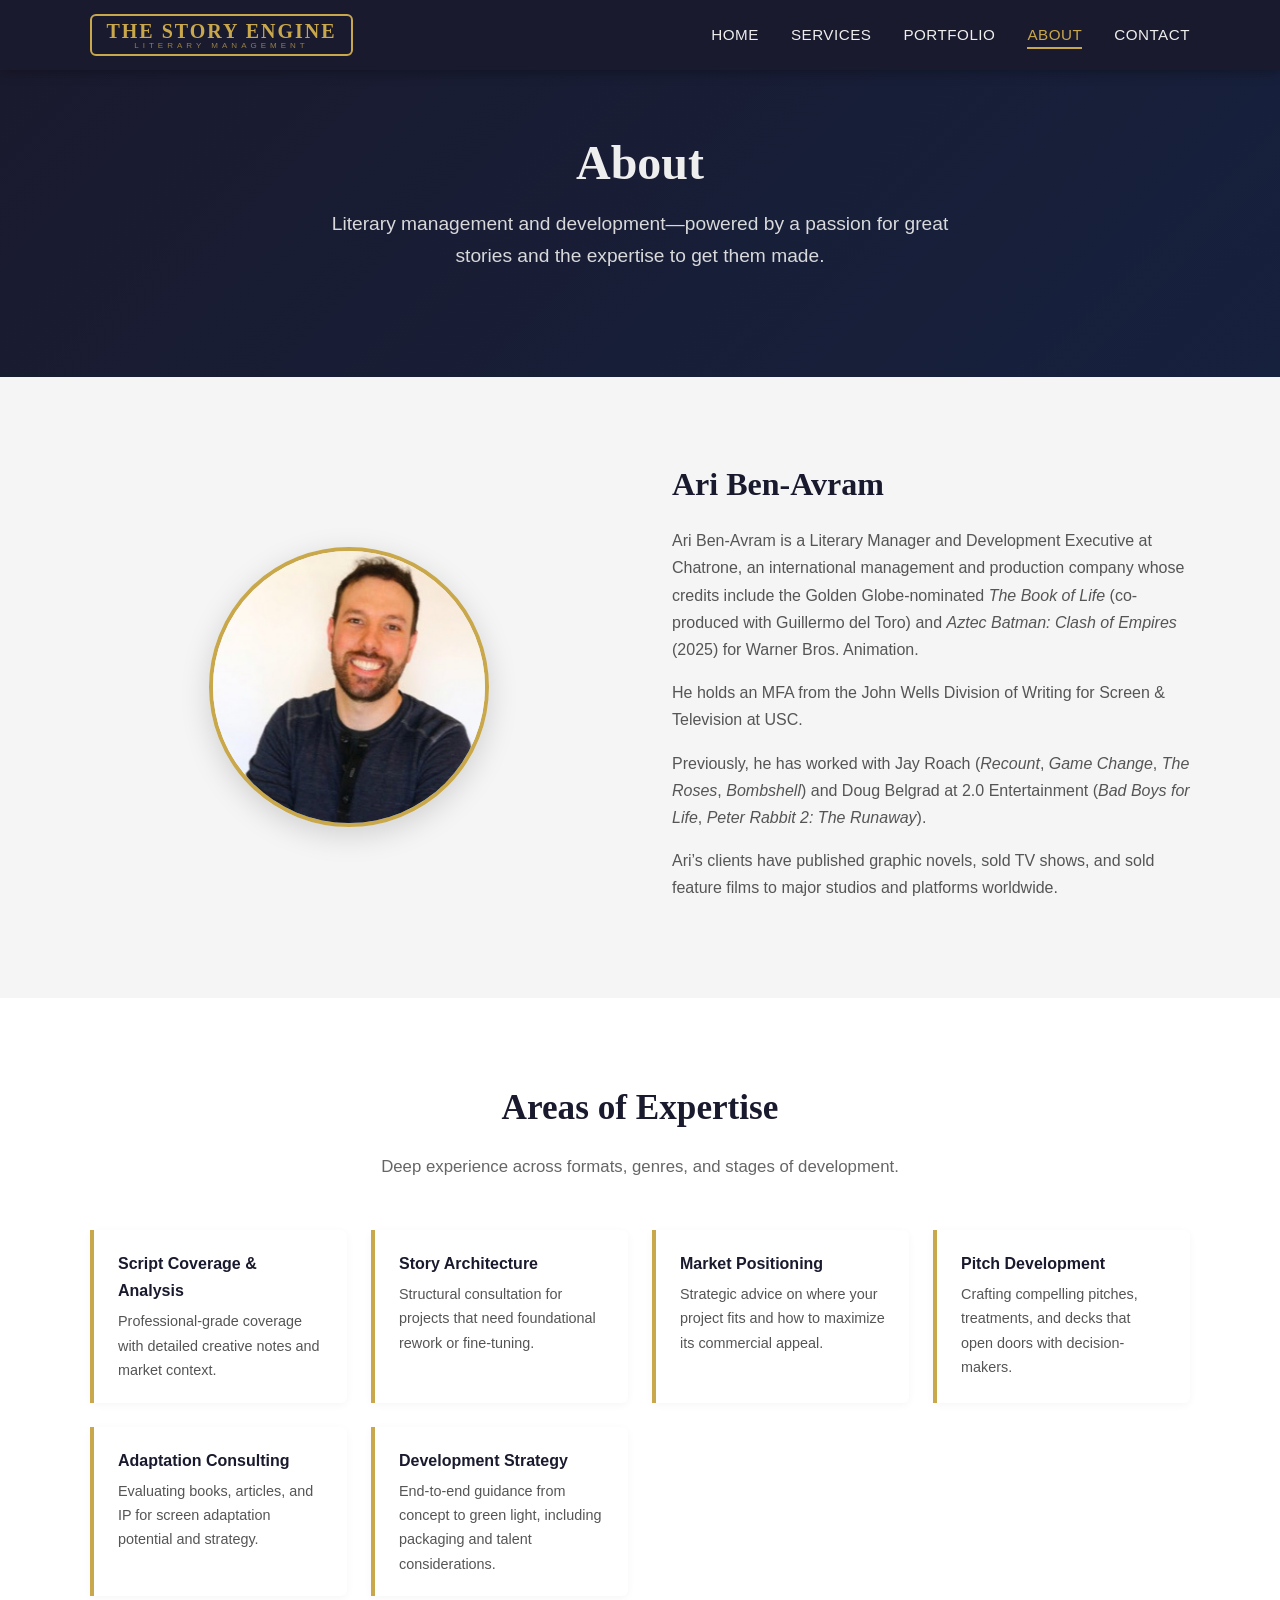
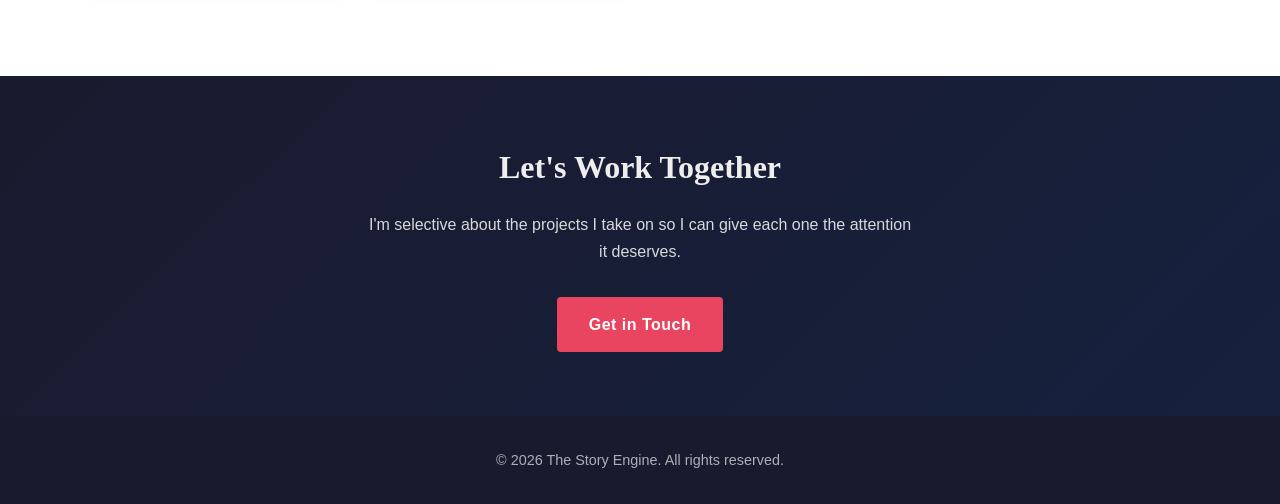
==== commit 77e40e5c: "Remove 'Delivering Stories' tagline from logo https://claude.ai/code/session_01CvRxvbc1C53guGh4bqwnw" ====
--- a/about.html
+++ b/about.html
@@ -14,7 +14,6 @@
                 <a href="index.html">
                     <span class="logo-badge">
                         <span class="logo-mark">
-                            <span class="logo-top">&#9998; Delivering Stories</span>
                             <span class="logo-main">The Story Engine</span>
                             <span class="logo-bottom">Literary Management</span>
                         </span>
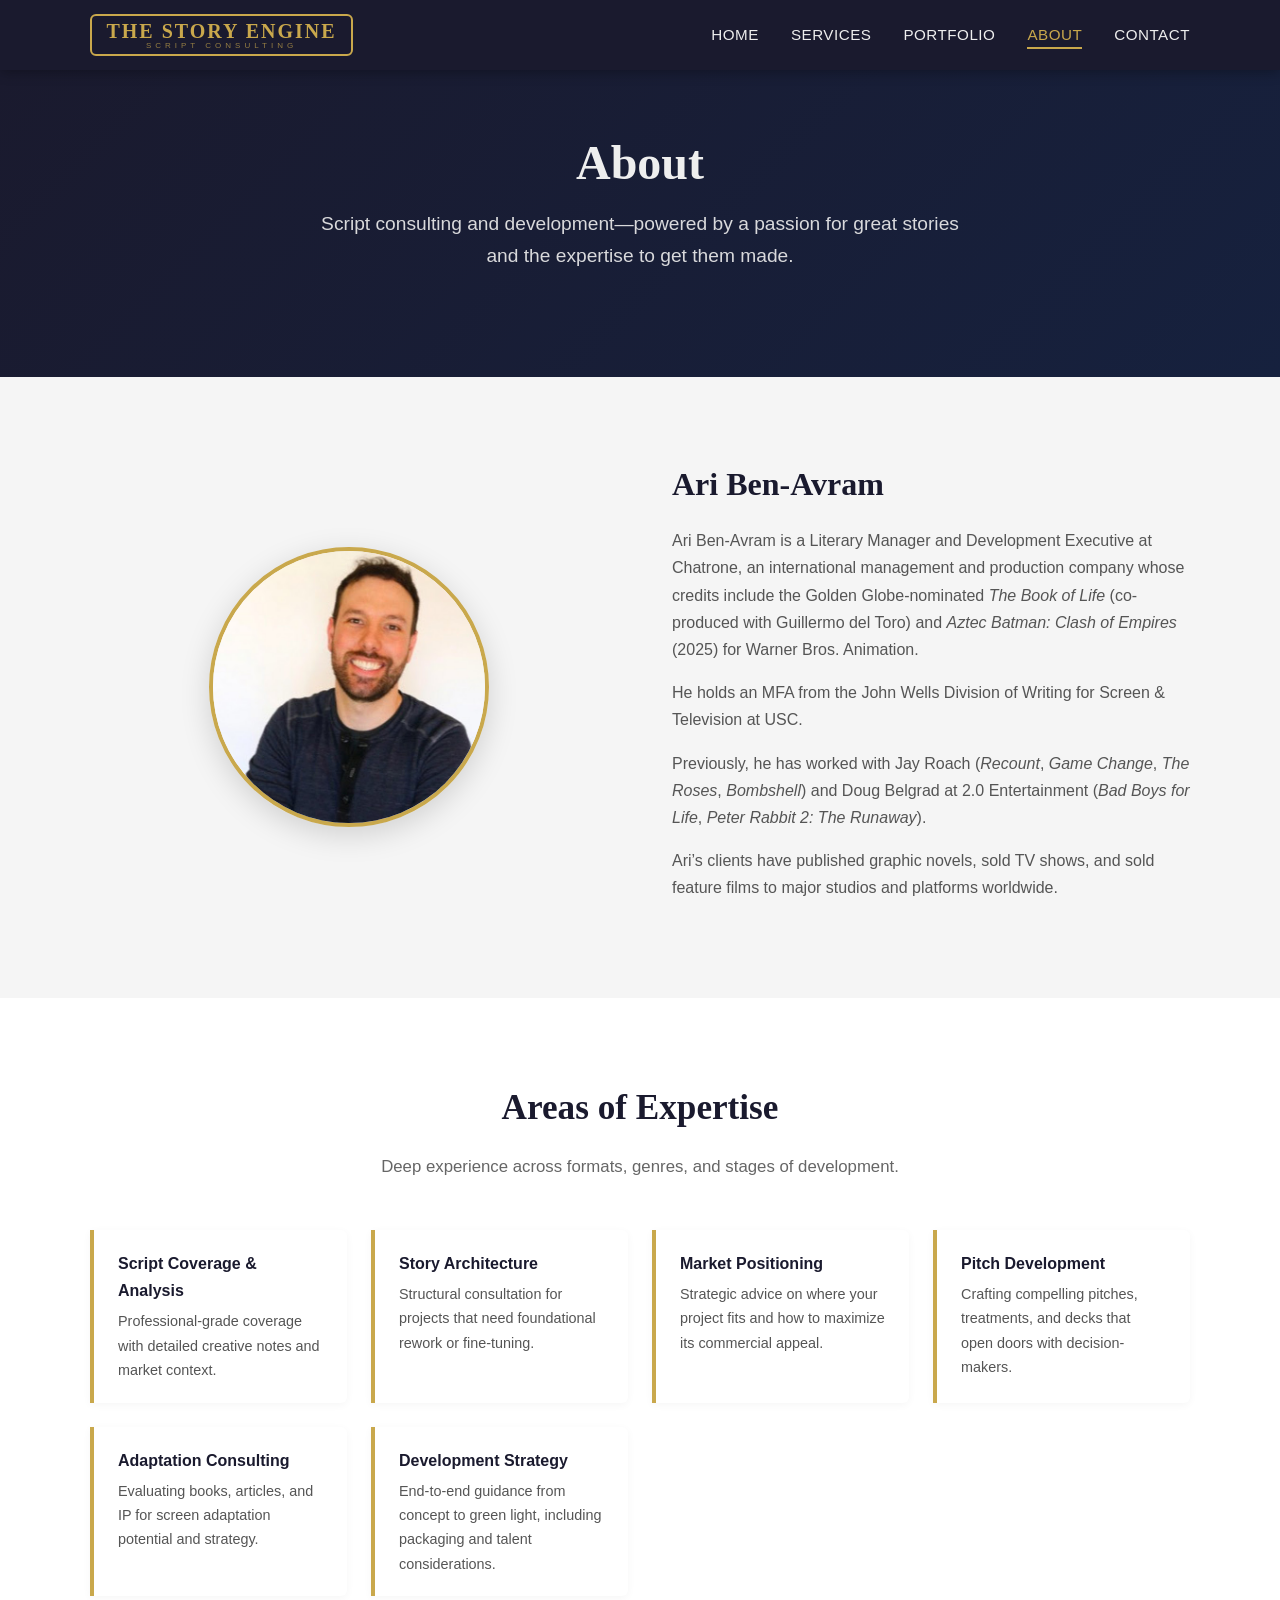
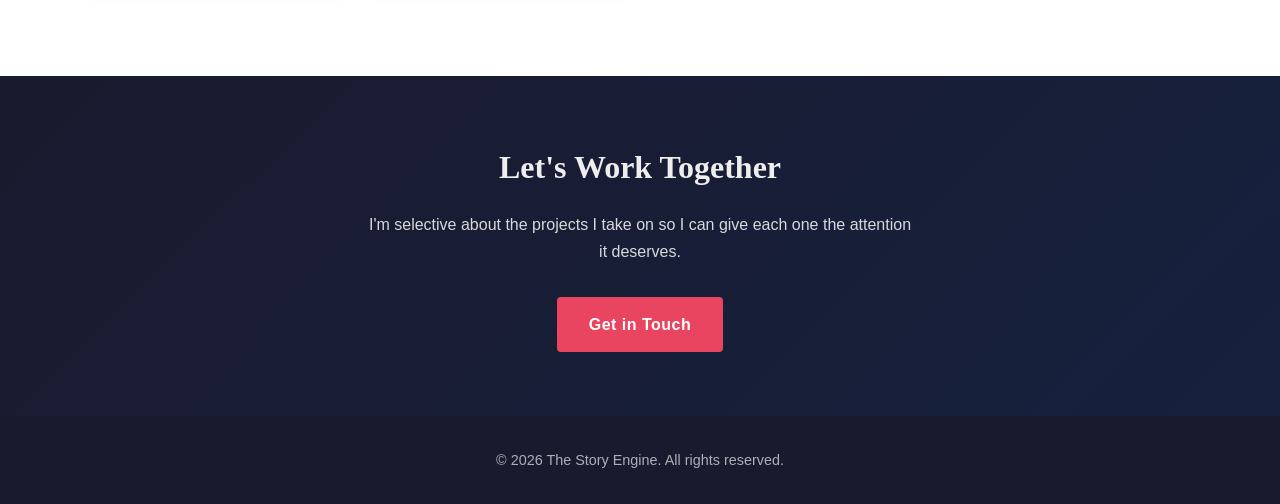
==== commit 852a01f3: "Change "Literary Management" to "Script Consulting" across all pages https://claude.ai/code/session_" ====
--- a/about.html
+++ b/about.html
@@ -5,7 +5,7 @@
     <meta name="viewport" content="width=device-width, initial-scale=1.0">
     <link rel="stylesheet" href="styles.css">
     <title>About | The Story Engine</title>
-    <meta name="description" content="Ari Ben-Avram is a Literary Manager and Development Executive at Chatrone. Learn about The Story Engine.">
+    <meta name="description" content="Ari Ben-Avram is a Script Consultant and Development Executive at Chatrone. Learn about The Story Engine.">
 </head>
 <body>
     <header>
@@ -15,7 +15,7 @@
                     <span class="logo-badge">
                         <span class="logo-mark">
                             <span class="logo-main">The Story Engine</span>
-                            <span class="logo-bottom">Literary Management</span>
+                            <span class="logo-bottom">Script Consulting</span>
                         </span>
                     </span>
                 </a>
@@ -36,7 +36,7 @@
     <!-- Page Hero -->
     <section class="hero" style="padding: 4rem 2rem;">
         <h1>About</h1>
-        <p class="tagline">Literary management and development&mdash;powered by a passion for great stories and the expertise to get them made.</p>
+        <p class="tagline">Script consulting and development&mdash;powered by a passion for great stories and the expertise to get them made.</p>
     </section>
 
     <!-- Bio -->
